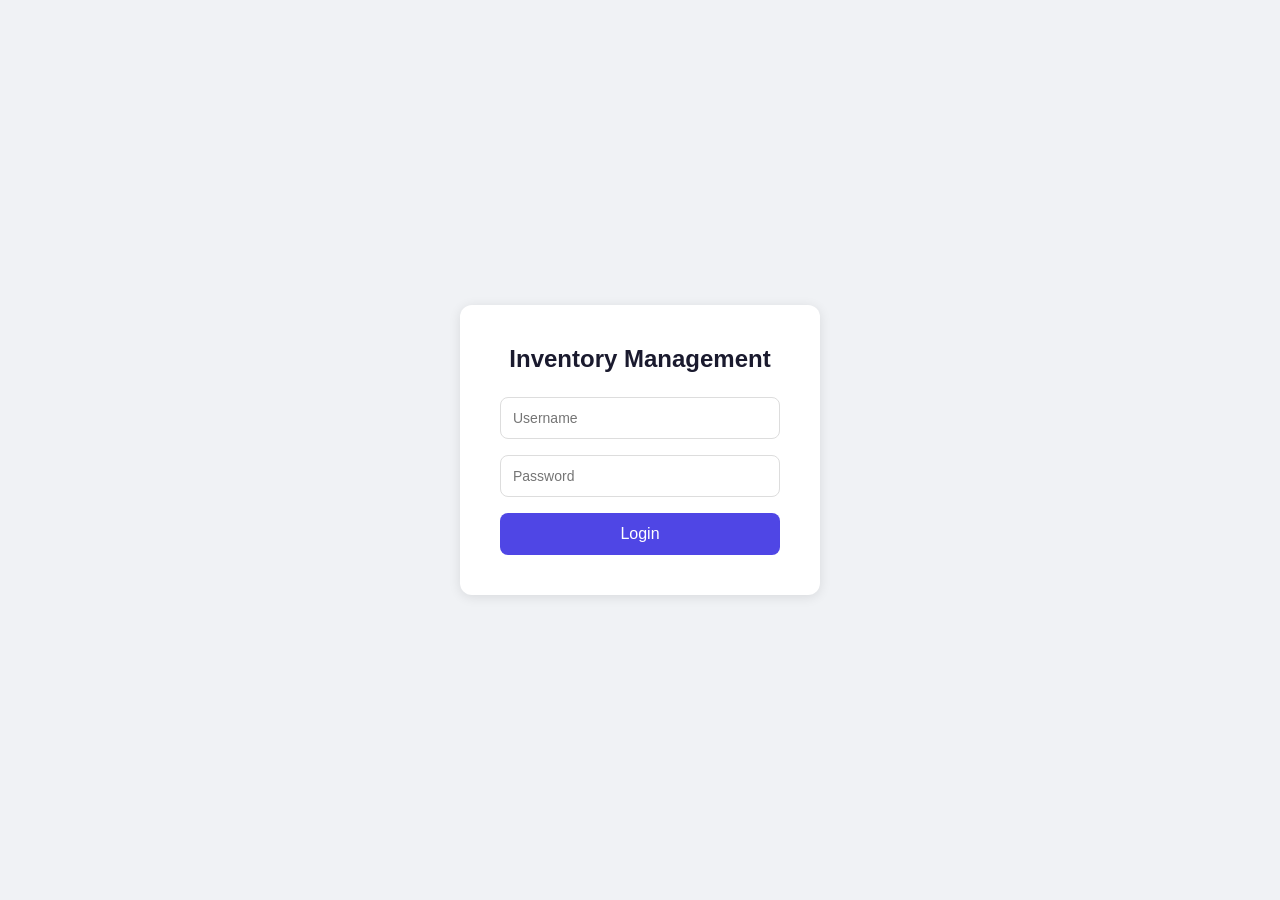
==== frontend/add-product.html @ cc3b9dff "Initial commit - IMS project complete" ====
<!DOCTYPE html>
<html lang="en">
<head>
    <meta charset="UTF-8">
    <title>IMS - Add Product</title>
    <style>
        * { margin: 0; padding: 0; box-sizing: border-box; }
        body { font-family: Arial, sans-serif; background: #f0f2f5; display: flex; justify-content: center; align-items: center; min-height: 100vh; }
        .card { background: white; padding: 40px; border-radius: 12px; box-shadow: 0 2px 12px rgba(0,0,0,0.1); width: 440px; }
        h2 { margin-bottom: 24px; color: #1a1a2e; }
        label { font-size: 13px; color: #555; margin-bottom: 4px; display: block; }
        input, textarea { width: 100%; padding: 12px; margin-bottom: 16px; border: 1px solid #ddd; border-radius: 8px; font-size: 14px; }
        textarea { height: 80px; resize: none; }
        .buttons { display: flex; gap: 12px; }
        button { flex: 1; padding: 12px; border: none; border-radius: 8px; font-size: 15px; cursor: pointer; }
        .btn-save { background: #4f46e5; color: white; }
        .btn-cancel { background: #e2e8f0; color: #333; }
    </style>
</head>
<body>
    <div class="card">
        <h2 id="title">Add Product</h2>
        <label>Name</label>
        <input type="text" id="name" placeholder="Product name" />
        <label>Description</label>
        <textarea id="description" placeholder="Description (optional)"></textarea>
        <label>Quantity</label>
        <input type="number" id="quantity" placeholder="0" />
        <label>Price ($)</label>
        <input type="number" id="price" placeholder="0.00" step="0.01" />
        <div class="buttons">
            <button class="btn-cancel" onclick="window.location.href='index.html'">Cancel</button>
            <button class="btn-save" onclick="save()">Save</button>
        </div>
    </div>

    <script>
        const token = localStorage.getItem('token');
        if (!token) window.location.href = 'login.html';

        const headers = { 'Authorization': 'Bearer ' + token, 'Content-Type': 'application/json' };
        const params = new URLSearchParams(window.location.search);
        const productId = params.get('id');

        if (productId) {
            document.getElementById('title').textContent = 'Edit Product';
            fetch(`http://127.0.0.1:8000/products/${productId}`, { headers })
                .then(r => r.json())
                .then(p => {
                    document.getElementById('name').value = p.name;
                    document.getElementById('description').value = p.description || '';
                    document.getElementById('quantity').value = p.quantity;
                    document.getElementById('price').value = p.price;
                });
        }

        async function save() {
            const body = {
                name: document.getElementById('name').value,
                description: document.getElementById('description').value,
                quantity: parseInt(document.getElementById('quantity').value),
                price: parseFloat(document.getElementById('price').value)
            };

            const url = productId
                ? `http://127.0.0.1:8000/products/${productId}`
                : 'http://127.0.0.1:8000/products';

            const method = productId ? 'PUT' : 'POST';

            const res = await fetch(url, { method, headers, body: JSON.stringify(body) });
            if (res.ok) window.location.href = 'index.html';
            else alert('Error saving product');
        }
    </script>
</body>
</html>
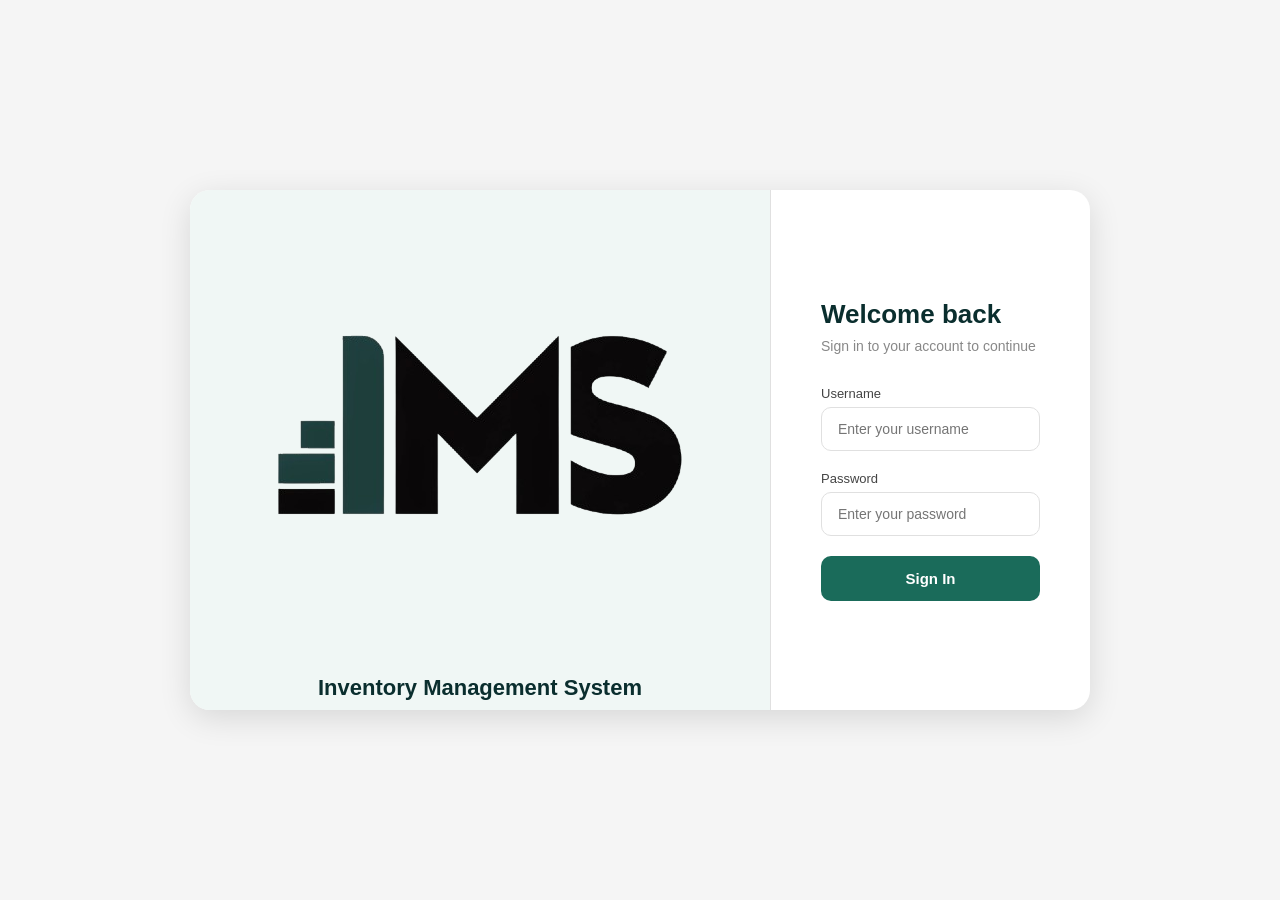
==== commit 4b902c9c: "Redesigned frontend with logo and product cards" ====
--- a/frontend/add-product.html
+++ b/frontend/add-product.html
@@ -5,21 +5,38 @@
     <title>IMS - Add Product</title>
     <style>
         * { margin: 0; padding: 0; box-sizing: border-box; }
-        body { font-family: Arial, sans-serif; background: #f0f2f5; display: flex; justify-content: center; align-items: center; min-height: 100vh; }
-        .card { background: white; padding: 40px; border-radius: 12px; box-shadow: 0 2px 12px rgba(0,0,0,0.1); width: 440px; }
-        h2 { margin-bottom: 24px; color: #1a1a2e; }
-        label { font-size: 13px; color: #555; margin-bottom: 4px; display: block; }
-        input, textarea { width: 100%; padding: 12px; margin-bottom: 16px; border: 1px solid #ddd; border-radius: 8px; font-size: 14px; }
+        body { font-family: 'Segoe UI', sans-serif; background: #f5f5f5; display: flex; justify-content: center; align-items: center; min-height: 100vh; }
+        .card { background: white; padding: 40px; border-radius: 20px; box-shadow: 0 4px 24px rgba(0,0,0,0.08); width: 480px; }
+        .header { display: flex; align-items: center; gap: 12px; margin-bottom: 28px; }
+        .header img { height: 36px; }
+        .header h2 { font-size: 20px; color: #0a2e2e; }
+        label { font-size: 13px; color: #444; margin-bottom: 6px; display: block; font-weight: 500; }
+        input, textarea { width: 100%; padding: 12px 16px; margin-bottom: 18px; border: 1.5px solid #e0e0e0; border-radius: 10px; font-size: 14px; outline: none; transition: border 0.2s; font-family: inherit; }
+        input:focus, textarea:focus { border-color: #1a6b5a; }
         textarea { height: 80px; resize: none; }
-        .buttons { display: flex; gap: 12px; }
-        button { flex: 1; padding: 12px; border: none; border-radius: 8px; font-size: 15px; cursor: pointer; }
-        .btn-save { background: #4f46e5; color: white; }
-        .btn-cancel { background: #e2e8f0; color: #333; }
+        .image-preview { width: 100%; height: 160px; border: 2px dashed #e0e0e0; border-radius: 10px; display: flex; align-items: center; justify-content: center; margin-bottom: 18px; cursor: pointer; overflow: hidden; transition: border 0.2s; }
+        .image-preview:hover { border-color: #1a6b5a; }
+        .image-preview img { width: 100%; height: 100%; object-fit: cover; }
+        .image-preview span { color: #aaa; font-size: 14px; }
+        .buttons { display: flex; gap: 12px; margin-top: 4px; }
+        button { flex: 1; padding: 13px; border: none; border-radius: 10px; font-size: 15px; cursor: pointer; font-weight: 600; transition: all 0.2s; }
+        .btn-save { background: #1a6b5a; color: white; }
+        .btn-save:hover { background: #0a2e2e; }
+        .btn-cancel { background: #f5f5f5; color: #333; }
+        .btn-cancel:hover { background: #e0e0e0; }
     </style>
 </head>
 <body>
     <div class="card">
-        <h2 id="title">Add Product</h2>
+        <div class="header">
+            <img src="logo.png" alt="IMS">
+            <h2 id="title">Add Product</h2>
+        </div>
+        <label>Product Photo</label>
+        <div class="image-preview" id="preview" onclick="document.getElementById('imgInput').click()">
+            <span>Click to upload photo</span>
+        </div>
+        <input type="file" id="imgInput" accept="image/*" style="display:none" onchange="previewImage(event)">
         <label>Name</label>
         <input type="text" id="name" placeholder="Product name" />
         <label>Description</label>
@@ -30,17 +47,16 @@
         <input type="number" id="price" placeholder="0.00" step="0.01" />
         <div class="buttons">
             <button class="btn-cancel" onclick="window.location.href='index.html'">Cancel</button>
-            <button class="btn-save" onclick="save()">Save</button>
+            <button class="btn-save" onclick="save()">Save Product</button>
         </div>
     </div>
-
     <script>
         const token = localStorage.getItem('token');
         if (!token) window.location.href = 'login.html';
-
         const headers = { 'Authorization': 'Bearer ' + token, 'Content-Type': 'application/json' };
         const params = new URLSearchParams(window.location.search);
         const productId = params.get('id');
+        let uploadedImageUrl = null;
 
         if (productId) {
             document.getElementById('title').textContent = 'Edit Product';
@@ -51,23 +67,48 @@
                     document.getElementById('description').value = p.description || '';
                     document.getElementById('quantity').value = p.quantity;
                     document.getElementById('price').value = p.price;
+                    if (p.image) {
+                        uploadedImageUrl = p.image;
+                        document.getElementById('preview').innerHTML = `<img src="http://127.0.0.1:8000${p.image}">`;
+                    }
                 });
         }
 
+        function previewImage(event) {
+            const file = event.target.files[0];
+            if (!file) return;
+            const reader = new FileReader();
+            reader.onload = e => {
+                document.getElementById('preview').innerHTML = `<img src="${e.target.result}">`;
+            };
+            reader.readAsDataURL(file);
+        }
+
+        async function uploadImage() {
+            const file = document.getElementById('imgInput').files[0];
+            if (!file) return null;
+            const formData = new FormData();
+            formData.append('file', file);
+            const res = await fetch('http://127.0.0.1:8000/products/upload-image', {
+                method: 'POST',
+                headers: { 'Authorization': 'Bearer ' + token },
+                body: formData
+            });
+            const data = await res.json();
+            return data.image_url;
+        }
+
         async function save() {
+            const imageUrl = await uploadImage() || uploadedImageUrl;
             const body = {
                 name: document.getElementById('name').value,
                 description: document.getElementById('description').value,
                 quantity: parseInt(document.getElementById('quantity').value),
-                price: parseFloat(document.getElementById('price').value)
+                price: parseFloat(document.getElementById('price').value),
+                image: imageUrl
             };
-
-            const url = productId
-                ? `http://127.0.0.1:8000/products/${productId}`
-                : 'http://127.0.0.1:8000/products';
-
+            const url = productId ? `http://127.0.0.1:8000/products/${productId}` : 'http://127.0.0.1:8000/products';
             const method = productId ? 'PUT' : 'POST';
-
             const res = await fetch(url, { method, headers, body: JSON.stringify(body) });
             if (res.ok) window.location.href = 'index.html';
             else alert('Error saving product');
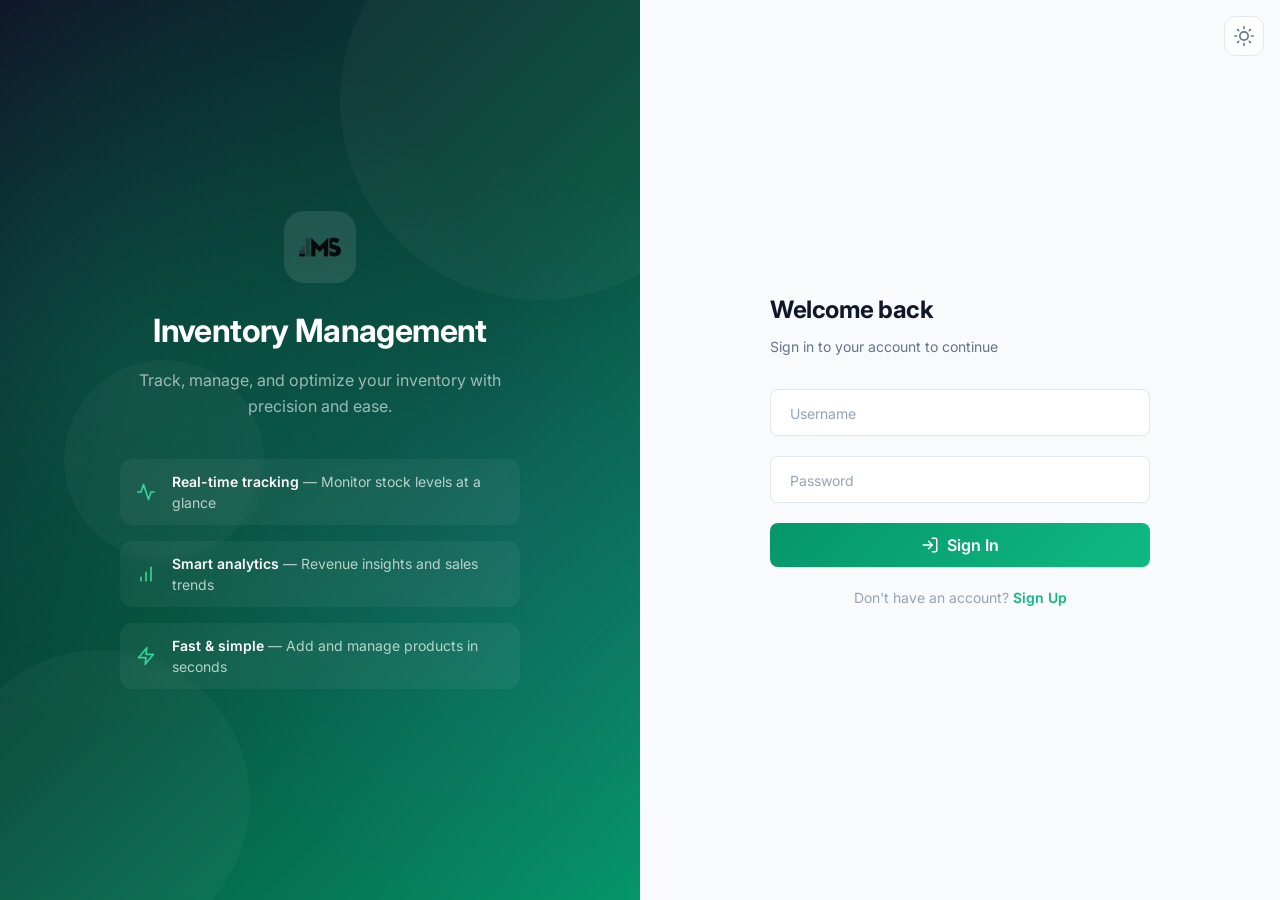
==== commit 3c356f80: "feat: premium SaaS redesign with glassmorphism, animated stats, isometric icons, and SQLite migratio" ====
--- a/frontend/add-product.html
+++ b/frontend/add-product.html
@@ -1,118 +1,351 @@
 <!DOCTYPE html>
 <html lang="en">
 <head>
-    <meta charset="UTF-8">
-    <title>IMS - Add Product</title>
-    <style>
-        * { margin: 0; padding: 0; box-sizing: border-box; }
-        body { font-family: 'Segoe UI', sans-serif; background: #f5f5f5; display: flex; justify-content: center; align-items: center; min-height: 100vh; }
-        .card { background: white; padding: 40px; border-radius: 20px; box-shadow: 0 4px 24px rgba(0,0,0,0.08); width: 480px; }
-        .header { display: flex; align-items: center; gap: 12px; margin-bottom: 28px; }
-        .header img { height: 36px; }
-        .header h2 { font-size: 20px; color: #0a2e2e; }
-        label { font-size: 13px; color: #444; margin-bottom: 6px; display: block; font-weight: 500; }
-        input, textarea { width: 100%; padding: 12px 16px; margin-bottom: 18px; border: 1.5px solid #e0e0e0; border-radius: 10px; font-size: 14px; outline: none; transition: border 0.2s; font-family: inherit; }
-        input:focus, textarea:focus { border-color: #1a6b5a; }
-        textarea { height: 80px; resize: none; }
-        .image-preview { width: 100%; height: 160px; border: 2px dashed #e0e0e0; border-radius: 10px; display: flex; align-items: center; justify-content: center; margin-bottom: 18px; cursor: pointer; overflow: hidden; transition: border 0.2s; }
-        .image-preview:hover { border-color: #1a6b5a; }
-        .image-preview img { width: 100%; height: 100%; object-fit: cover; }
-        .image-preview span { color: #aaa; font-size: 14px; }
-        .buttons { display: flex; gap: 12px; margin-top: 4px; }
-        button { flex: 1; padding: 13px; border: none; border-radius: 10px; font-size: 15px; cursor: pointer; font-weight: 600; transition: all 0.2s; }
-        .btn-save { background: #1a6b5a; color: white; }
-        .btn-save:hover { background: #0a2e2e; }
-        .btn-cancel { background: #f5f5f5; color: #333; }
-        .btn-cancel:hover { background: #e0e0e0; }
-    </style>
+  <meta charset="UTF-8" />
+  <meta name="viewport" content="width=device-width, initial-scale=1.0" />
+  <title>IMS — Add Product</title>
+  <link rel="stylesheet" href="css/style.css" />
+  <style>
+    .form-page { max-width: 900px; margin: 0 auto; }
+    .form-card { background: var(--bg-card); border: 1px solid var(--border); border-radius: var(--radius-3xl); box-shadow: var(--shadow-card); overflow: hidden; }
+    .form-card-header { padding: var(--space-6) var(--space-8); border-bottom: 1px solid var(--border); display: flex; align-items: center; gap: var(--space-4); }
+    .form-card-header-icon { width: 44px; height: 44px; border-radius: var(--radius-lg); background: var(--primary-50); color: var(--primary-600); display: flex; align-items: center; justify-content: center; flex-shrink: 0; }
+    .dark .form-card-header-icon { background: rgba(16,185,129,0.15); }
+    .form-card-header h2 { font-size: var(--text-xl); font-weight: 700; color: var(--text-primary); letter-spacing: -0.02em; }
+    .form-card-header p { font-size: var(--text-sm); color: var(--text-secondary); margin-top: var(--space-1); }
+    .form-card-body { padding: var(--space-8); }
+    .form-layout { display: grid; grid-template-columns: 1fr 1fr; gap: var(--space-8); align-items: start; }
+    .form-section { margin-bottom: var(--space-6); }
+    .form-section:last-child { margin-bottom: 0; }
+    .form-section-title { font-size: var(--text-xs); font-weight: 600; color: var(--text-tertiary); text-transform: uppercase; letter-spacing: 0.05em; margin-bottom: var(--space-4); padding-bottom: var(--space-2); border-bottom: 1px solid var(--border-light); }
+    .form-row { display: grid; grid-template-columns: 1fr 1fr; gap: var(--space-4); }
+
+    .upload-zone {
+      position: relative; border: 2px dashed var(--border); border-radius: var(--radius-xl);
+      padding: var(--space-8); text-align: center; cursor: pointer;
+      transition: all var(--transition-base); background: var(--gray-50);
+    }
+    .dark .upload-zone { background: rgba(30,41,59,0.5); }
+    .upload-zone:hover { border-color: var(--primary-400); background: var(--primary-50); }
+    .dark .upload-zone:hover { background: rgba(16,185,129,0.05); }
+    .upload-zone.dragover { border-color: var(--primary-500); background: var(--primary-50); transform: scale(1.01); }
+    .upload-zone .icon { width: 40px; height: 40px; color: var(--primary-400); margin-bottom: var(--space-3); }
+    .upload-zone-text { font-size: var(--text-sm); font-weight: 600; color: var(--text-primary); margin-bottom: var(--space-1); }
+    .upload-zone-hint { font-size: var(--text-xs); color: var(--text-tertiary); }
+
+    .upload-preview { display: none; position: relative; border-radius: var(--radius-lg); overflow: hidden; }
+    .upload-preview img { width: 100%; height: 240px; object-fit: cover; border-radius: var(--radius-lg); }
+    .upload-preview-remove {
+      position: absolute; top: var(--space-2); right: var(--space-2);
+      width: 32px; height: 32px; border-radius: var(--radius-full);
+      background: rgba(0,0,0,0.6); color: white; border: none;
+      cursor: pointer; display: flex; align-items: center; justify-content: center;
+      transition: all var(--transition-fast); backdrop-filter: blur(4px);
+    }
+    .upload-preview-remove:hover { background: rgba(239,68,68,0.8); transform: scale(1.1); }
+
+    .live-preview { position: sticky; top: calc(64px + var(--space-6)); }
+    .preview-card { background: var(--bg-glass); backdrop-filter: var(--backdrop); border: 1px solid var(--border); border-radius: var(--radius-2xl); overflow: hidden; box-shadow: var(--shadow-card); transition: all var(--transition-base); }
+    .preview-card:hover { box-shadow: var(--shadow-card-hover), 0 0 30px rgba(16,185,129,0.05); }
+    .preview-card-image { width: 100%; height: 200px; background: linear-gradient(135deg, var(--primary-50), var(--gray-100)); display: flex; align-items: center; justify-content: center; color: var(--primary-300); transition: all var(--transition-base); position: relative; overflow: hidden; }
+    .dark .preview-card-image { background: linear-gradient(135deg, rgba(16,185,129,0.1), var(--gray-800)); }
+    .preview-card-image::after { content: ""; position: absolute; inset: 0; background: radial-gradient(circle at 30% 40%, rgba(16,185,129,0.08), transparent 60%); pointer-events: none; }
+    .preview-card-image img { width: 100%; height: 100%; object-fit: cover; transition: transform 0.5s cubic-bezier(0.34, 1.56, 0.64, 1); }
+    .preview-card-image:hover img { transform: scale(1.05); }
+    .preview-card-image .icon { transition: all var(--transition-base); filter: drop-shadow(0 0 8px rgba(16,185,129,0.15)); }
+    .preview-card-image:hover .icon { transform: scale(1.12) translateY(-2px); filter: drop-shadow(0 0 16px rgba(16,185,129,0.3)); }
+    .preview-card-body { padding: var(--space-5); position: relative; }
+    .preview-card-body::before { content: ""; position: absolute; top: 0; left: var(--space-5); right: var(--space-5); height: 1px; background: linear-gradient(90deg, transparent, var(--border), transparent); }
+    .preview-card-name { font-size: var(--text-lg); font-weight: 600; color: var(--text-primary); margin-bottom: var(--space-1); min-height: 1.5em; }
+    .preview-card-name.empty { color: var(--text-tertiary); font-weight: 400; font-style: italic; }
+    .preview-card-desc { font-size: var(--text-sm); color: var(--text-secondary); margin-bottom: var(--space-4); min-height: 1.5em; }
+    .preview-card-desc.empty { color: var(--text-tertiary); }
+    .preview-card-meta { display: flex; align-items: center; justify-content: space-between; padding-top: var(--space-4); }
+    .preview-card-price { font-size: var(--text-xl); font-weight: 700; color: var(--primary-600); letter-spacing: -0.02em; }
+    .preview-card-stock { font-size: var(--text-sm); color: var(--text-secondary); font-weight: 500; display: inline-flex; align-items: center; gap: var(--space-1); }
+    .preview-card-stock::before { content: ""; width: 6px; height: 6px; border-radius: 50%; background: var(--success); display: inline-block; animation: pulse 2s ease-in-out infinite; }
+    .preview-label { font-size: var(--text-xs); font-weight: 600; color: var(--text-tertiary); text-transform: uppercase; letter-spacing: 0.05em; margin-bottom: var(--space-3); display: flex; align-items: center; gap: var(--space-2); }
+    .preview-label::after { content: ""; flex: 1; height: 1px; background: linear-gradient(90deg, var(--border), transparent); }
+
+    .form-footer { display: flex; justify-content: flex-end; gap: var(--space-3); padding: var(--space-6) var(--space-8); border-top: 1px solid var(--border); background: var(--gray-50); }
+    .dark .form-footer { background: rgba(30,41,59,0.5); }
+
+    @media (max-width: 768px) {
+      .form-layout { grid-template-columns: 1fr; }
+      .form-row { grid-template-columns: 1fr; }
+      .form-card-body { padding: var(--space-5); }
+      .form-card-header { padding: var(--space-5); }
+      .form-footer { padding: var(--space-4) var(--space-5); flex-direction: column; }
+      .form-footer .btn { width: 100%; }
+      .live-preview { position: static; }
+    }
+  </style>
 </head>
 <body>
-    <div class="card">
-        <div class="header">
-            <img src="logo.png" alt="IMS">
-            <h2 id="title">Add Product</h2>
+  <nav class="navbar">
+    <div class="navbar-inner">
+      <a href="index.html" class="navbar-brand">
+        <img src="logo.png" alt="IMS" />
+      </a>
+      <div class="navbar-links">
+        <a href="index.html" class="navbar-link">
+          <svg class="icon icon-sm" viewBox="0 0 24 24"><path d="M12 3l7 4-7 4-7-4 7-4z"/><path d="M19 7v8l-7 4v-8l7-4z"/><path d="M5 7v8l7 4v-8l-7-4z"/></svg>
+          Products
+        </a>
+        <a href="add-product.html" class="navbar-link active">
+          <svg class="icon icon-sm" viewBox="0 0 24 24"><line x1="12" y1="5" x2="12" y2="19"/><line x1="5" y1="12" x2="19" y2="12"/></svg>
+          Add Product
+        </a>
+        <a href="statistics.html" class="navbar-link">
+          <svg class="icon icon-sm" viewBox="0 0 24 24"><line x1="12" y1="20" x2="12" y2="10"/><line x1="18" y1="20" x2="18" y2="4"/><line x1="6" y1="20" x2="6" y2="16"/></svg>
+          Statistics
+        </a>
+      </div>
+      <div class="navbar-right">
+        <button class="theme-toggle" onclick="toggleTheme(); this.innerHTML = getThemeIcon()" title="Toggle theme">
+          <svg class="icon" viewBox="0 0 24 24"><circle cx="12" cy="12" r="5"/><line x1="12" y1="1" x2="12" y2="3"/><line x1="12" y1="21" x2="12" y2="23"/></svg>
+        </button>
+        <span class="navbar-user">
+          <svg class="icon icon-sm" viewBox="0 0 24 24"><path d="M20 21v-2a4 4 0 0 0-4-4H8a4 4 0 0 0-4 4v2"/><circle cx="12" cy="7" r="4"/></svg>
+          <span id="welcome">Loading...</span>
+        </span>
+        <button class="btn btn-ghost btn-sm" onclick="logout()">
+          <svg class="icon icon-sm" viewBox="0 0 24 24"><path d="M9 21H5a2 2 0 0 1-2-2V5a2 2 0 0 1 2-2h4"/><polyline points="16 17 21 12 16 7"/><line x1="21" y1="12" x2="9" y2="12"/></svg>
+          Sign out
+        </button>
+      </div>
+    </div>
+  </nav>
+
+  <div id="toast-container" class="toast-container"></div>
+
+  <div class="container page">
+    <div class="form-page">
+      <div class="form-card">
+        <div class="form-card-header">
+          <div class="form-card-header-icon" id="formIcon">
+            <svg class="icon icon-lg" viewBox="0 0 24 24"><line x1="12" y1="5" x2="12" y2="19"/><line x1="5" y1="12" x2="19" y2="12"/></svg>
+          </div>
+          <div>
+            <h2 id="formTitle">Add Product</h2>
+            <p id="formSubtitle">Fill in the details below to add a new product to your inventory</p>
+          </div>
         </div>
-        <label>Product Photo</label>
-        <div class="image-preview" id="preview" onclick="document.getElementById('imgInput').click()">
-            <span>Click to upload photo</span>
+
+        <div class="form-card-body">
+          <div class="form-layout">
+            <div>
+              <div class="form-section">
+                <div class="form-section-title">Product Photo</div>
+                <input type="file" id="fileInput" accept="image/*" style="display:none" onchange="handleFileSelect(event)" />
+                <div class="upload-zone" id="uploadZone" onclick="document.getElementById('fileInput').click()">
+                  <svg class="icon" viewBox="0 0 24 24"><path d="M21 15v4a2 2 0 0 1-2 2H5a2 2 0 0 1-2-2v-4"/><polyline points="17 8 12 3 7 8"/><line x1="12" y1="3" x2="12" y2="15"/></svg>
+                  <div class="upload-zone-text">Click to upload an image</div>
+                  <div class="upload-zone-hint">or drag and drop — PNG, JPG up to 5MB</div>
+                </div>
+                <div class="upload-preview" id="uploadPreview">
+                  <img id="previewImage" src="" alt="Preview" />
+                  <button class="upload-preview-remove" onclick="removeImage(event)">
+                    <svg class="icon" viewBox="0 0 24 24"><line x1="18" y1="6" x2="6" y2="18"/><line x1="6" y1="6" x2="18" y2="18"/></svg>
+                  </button>
+                </div>
+              </div>
+
+              <div class="form-section">
+                <div class="form-section-title">Basic Information</div>
+                <div class="input-group">
+                  <label class="input-label" for="name">Product Name</label>
+                  <input class="input" type="text" id="name" placeholder="e.g. Wireless Headphones" oninput="updatePreview()" />
+                </div>
+                <div class="input-group">
+                  <label class="input-label" for="description">Description</label>
+                  <textarea class="input textarea" id="description" placeholder="Brief description of the product (optional)" oninput="updatePreview()"></textarea>
+                </div>
+              </div>
+
+              <div class="form-section">
+                <div class="form-section-title">Pricing & Stock</div>
+                <div class="form-row">
+                  <div class="input-group">
+                    <label class="input-label" for="price">Price ($)</label>
+                    <input class="input" type="number" id="price" placeholder="0.00" step="0.01" min="0" oninput="updatePreview()" />
+                  </div>
+                  <div class="input-group">
+                    <label class="input-label" for="quantity">Quantity</label>
+                    <input class="input" type="number" id="quantity" placeholder="0" min="0" oninput="updatePreview()" />
+                  </div>
+                </div>
+              </div>
+            </div>
+
+            <div class="live-preview">
+              <div class="preview-label">Live Preview</div>
+              <div class="preview-card">
+                <div class="preview-card-image" id="previewCardImage">
+                  <svg class="icon" viewBox="0 0 24 24" style="width:52px;height:52px"><path d="M12 3l7 4-7 4-7-4 7-4z"/><path d="M19 7v8l-7 4v-8l7-4z"/><path d="M5 7v8l7 4v-8l-7-4z"/></svg>
+                </div>
+                <div class="preview-card-body">
+                  <div class="preview-card-name empty" id="previewCardName">Product name</div>
+                  <div class="preview-card-desc empty" id="previewCardDesc">Description will appear here</div>
+                  <div class="preview-card-meta">
+                    <span class="preview-card-price" id="previewCardPrice">$0.00</span>
+                    <span class="preview-card-stock" id="previewCardStock">0 in stock</span>
+                  </div>
+                </div>
+              </div>
+            </div>
+          </div>
         </div>
-        <input type="file" id="imgInput" accept="image/*" style="display:none" onchange="previewImage(event)">
-        <label>Name</label>
-        <input type="text" id="name" placeholder="Product name" />
-        <label>Description</label>
-        <textarea id="description" placeholder="Description (optional)"></textarea>
-        <label>Quantity</label>
-        <input type="number" id="quantity" placeholder="0" />
-        <label>Price ($)</label>
-        <input type="number" id="price" placeholder="0.00" step="0.01" />
-        <div class="buttons">
-            <button class="btn-cancel" onclick="window.location.href='index.html'">Cancel</button>
-            <button class="btn-save" onclick="save()">Save Product</button>
+
+        <div class="form-footer">
+          <button class="btn btn-secondary" onclick="window.location.href='index.html'">Cancel</button>
+          <button class="btn btn-primary btn-lg" id="saveBtn" onclick="handleSave()">
+            <svg class="icon" viewBox="0 0 24 24"><path d="M19 21H5a2 2 0 0 1-2-2V5a2 2 0 0 1 2-2h11l5 5v11a2 2 0 0 1-2 2z"/><polyline points="17 21 17 13 7 13 7 21"/><polyline points="7 3 7 8 15 8"/></svg>
+            Save Product
+          </button>
         </div>
+      </div>
     </div>
-    <script>
-        const token = localStorage.getItem('token');
-        if (!token) window.location.href = 'login.html';
-        const headers = { 'Authorization': 'Bearer ' + token, 'Content-Type': 'application/json' };
-        const params = new URLSearchParams(window.location.search);
-        const productId = params.get('id');
-        let uploadedImageUrl = null;
-
-        if (productId) {
-            document.getElementById('title').textContent = 'Edit Product';
-            fetch(`http://127.0.0.1:8000/products/${productId}`, { headers })
-                .then(r => r.json())
-                .then(p => {
-                    document.getElementById('name').value = p.name;
-                    document.getElementById('description').value = p.description || '';
-                    document.getElementById('quantity').value = p.quantity;
-                    document.getElementById('price').value = p.price;
-                    if (p.image) {
-                        uploadedImageUrl = p.image;
-                        document.getElementById('preview').innerHTML = `<img src="http://127.0.0.1:8000${p.image}">`;
-                    }
-                });
+  </div>
+
+  <script src="js/app.js"></script>
+  <script>
+    requireAuth();
+    initTheme();
+    document.querySelector(".theme-toggle").innerHTML = getThemeIcon();
+    document.getElementById("welcome").textContent = getWelcomeName();
+
+    const params = new URLSearchParams(window.location.search);
+    const productId = params.get("id");
+    let uploadedImageUrl = null;
+    let newFileSelected = false;
+
+    if (productId) {
+      document.getElementById("formTitle").textContent = "Edit Product";
+      document.getElementById("formSubtitle").textContent = "Update the product details below";
+      document.getElementById("formIcon").innerHTML = '<svg class="icon icon-lg" viewBox="0 0 24 24"><path d="M11 4H4a2 2 0 0 0-2 2v14a2 2 0 0 0 2 2h14a2 2 0 0 0 2-2v-7"/><path d="M18.5 2.5a2.121 2.121 0 0 1 3 3L12 15l-4 1 1-4 9.5-9.5z"/></svg>';
+      document.getElementById("saveBtn").innerHTML = '<svg class="icon" viewBox="0 0 24 24"><path d="M19 21H5a2 2 0 0 1-2-2V5a2 2 0 0 1 2-2h11l5 5v11a2 2 0 0 1-2 2z"/><polyline points="17 21 17 13 7 13 7 21"/><polyline points="7 3 7 8 15 8"/></svg> Update Product';
+      loadProduct(productId);
+    }
+
+    async function loadProduct(id) {
+      try {
+        const res = await fetch(API + "/products/" + id, { headers: authHeaders() });
+        const p = await res.json();
+        document.getElementById("name").value = p.name;
+        document.getElementById("description").value = p.description || "";
+        document.getElementById("quantity").value = p.quantity;
+        document.getElementById("price").value = p.price;
+        if (p.image) { uploadedImageUrl = p.image; showUploadedPreview(API + p.image); }
+        updatePreview();
+      } catch { showToast("Failed to load product", "error"); }
+    }
+
+    const uploadZone = document.getElementById("uploadZone");
+    uploadZone.addEventListener("dragover", (e) => { e.preventDefault(); uploadZone.classList.add("dragover"); });
+    uploadZone.addEventListener("dragleave", () => { uploadZone.classList.remove("dragover"); });
+    uploadZone.addEventListener("drop", (e) => {
+      e.preventDefault(); uploadZone.classList.remove("dragover");
+      const files = e.dataTransfer.files;
+      if (files.length > 0) {
+        const file = files[0];
+        file.type.startsWith("image/") ? handleFile(file) : showToast("Please select an image file", "error");
+      }
+    });
+
+    function handleFileSelect(e) { const file = e.target.files[0]; if (file) handleFile(file); }
+
+    function handleFile(file) {
+      if (file.size > 5 * 1024 * 1024) { showToast("Image must be less than 5MB", "error"); return; }
+      newFileSelected = true;
+      const reader = new FileReader();
+      reader.onload = (e) => { showUploadedPreview(e.target.result); updatePreview(); };
+      reader.readAsDataURL(file);
+    }
+
+    function showUploadedPreview(src) {
+      document.getElementById("uploadPreview").style.display = "block";
+      document.getElementById("uploadZone").style.display = "none";
+      document.getElementById("previewImage").src = src;
+      const cardImage = document.getElementById("previewCardImage");
+      cardImage.innerHTML = '<img src="' + src + '" alt="Preview" />';
+    }
+
+    function removeImage(e) {
+      e.stopPropagation();
+      document.getElementById("uploadPreview").style.display = "none";
+      document.getElementById("uploadZone").style.display = "block";
+      document.getElementById("fileInput").value = "";
+      newFileSelected = false;
+      uploadedImageUrl = null;
+      document.getElementById("previewCardImage").innerHTML = '<svg class="icon" viewBox="0 0 24 24" style="width:52px;height:52px"><path d="M12 3l7 4-7 4-7-4 7-4z"/><path d="M19 7v8l-7 4v-8l7-4z"/><path d="M5 7v8l7 4v-8l-7-4z"/></svg>';
+      updatePreview();
+    }
+
+    function updatePreview() {
+      const name = document.getElementById("name").value.trim();
+      const desc = document.getElementById("description").value.trim();
+      const price = document.getElementById("price").value;
+      const qty = document.getElementById("quantity").value;
+
+      const nameEl = document.getElementById("previewCardName");
+      const descEl = document.getElementById("previewCardDesc");
+      const priceEl = document.getElementById("previewCardPrice");
+      const stockEl = document.getElementById("previewCardStock");
+
+      if (name) { nameEl.textContent = name; nameEl.classList.remove("empty"); }
+      else { nameEl.textContent = "Product name"; nameEl.classList.add("empty"); }
+
+      if (desc) { descEl.textContent = desc; descEl.classList.remove("empty"); }
+      else { descEl.textContent = "Description will appear here"; descEl.classList.add("empty"); }
+
+      priceEl.textContent = price && parseFloat(price) > 0 ? "$" + parseFloat(price).toFixed(2) : "$0.00";
+      stockEl.textContent = (qty ? parseInt(qty) : 0) + " in stock";
+    }
+
+    async function handleSave() {
+      const name = document.getElementById("name").value.trim();
+      const description = document.getElementById("description").value.trim();
+      const quantity = parseInt(document.getElementById("quantity").value) || 0;
+      const price = parseFloat(document.getElementById("price").value) || 0;
+      const btn = document.getElementById("saveBtn");
+
+      if (!name) { showToast("Please enter a product name", "error"); document.getElementById("name").focus(); return; }
+      if (price <= 0) { showToast("Please enter a valid price", "error"); document.getElementById("price").focus(); return; }
+
+      btn.disabled = true;
+      btn.textContent = productId ? "Updating..." : "Saving...";
+      var redirected = false;
+
+      try {
+        if (newFileSelected && document.getElementById("fileInput").files.length > 0) {
+          const formData = new FormData();
+          formData.append("file", document.getElementById("fileInput").files[0]);
+          const uploadRes = await fetch(API + "/products/upload-image", {
+            method: "POST", headers: { Authorization: "Bearer " + getToken() }, body: formData,
+          });
+          uploadedImageUrl = (await uploadRes.json()).image_url;
         }
 
-        function previewImage(event) {
-            const file = event.target.files[0];
-            if (!file) return;
-            const reader = new FileReader();
-            reader.onload = e => {
-                document.getElementById('preview').innerHTML = `<img src="${e.target.result}">`;
-            };
-            reader.readAsDataURL(file);
+        const body = { name, description: description || null, quantity, price, image: uploadedImageUrl };
+        const url = productId ? API + "/products/" + productId : API + "/products";
+        const method = productId ? "PUT" : "POST";
+        const res = await fetch(url, { method, headers: authHeaders(), body: JSON.stringify(body) });
+
+        if (res.ok) {
+          redirected = true;
+          btn.textContent = "Redirecting...";
+          await new Promise(r => setTimeout(r, 300));
+          window.location.href = "index.html";
+        } else {
+          const err = await res.json().catch(() => ({}));
+          showToast(err.detail || "Error saving product", "error");
         }
-
-        async function uploadImage() {
-            const file = document.getElementById('imgInput').files[0];
-            if (!file) return null;
-            const formData = new FormData();
-            formData.append('file', file);
-            const res = await fetch('http://127.0.0.1:8000/products/upload-image', {
-                method: 'POST',
-                headers: { 'Authorization': 'Bearer ' + token },
-                body: formData
-            });
-            const data = await res.json();
-            return data.image_url;
-        }
-
-        async function save() {
-            const imageUrl = await uploadImage() || uploadedImageUrl;
-            const body = {
-                name: document.getElementById('name').value,
-                description: document.getElementById('description').value,
-                quantity: parseInt(document.getElementById('quantity').value),
-                price: parseFloat(document.getElementById('price').value),
-                image: imageUrl
-            };
-            const url = productId ? `http://127.0.0.1:8000/products/${productId}` : 'http://127.0.0.1:8000/products';
-            const method = productId ? 'PUT' : 'POST';
-            const res = await fetch(url, { method, headers, body: JSON.stringify(body) });
-            if (res.ok) window.location.href = 'index.html';
-            else alert('Error saving product');
-        }
-    </script>
+      } catch { showToast("Connection error. Is the server running?", "error"); }
+      finally { if (!redirected) { btn.disabled = false; btn.textContent = productId ? "Update Product" : "Save Product"; } }
+    }
+
+    document.addEventListener("keydown", (e) => { if ((e.ctrlKey || e.metaKey) && e.key === "Enter") { e.preventDefault(); handleSave(); } });
+  </script>
 </body>
-</html>+</html>
--- a/frontend/css/style.css
+++ b/frontend/css/style.css
@@ -0,0 +1,1087 @@
+/* ============================================================
+   IMS Design System v2 — Premium SaaS Inventory
+   ============================================================ */
+
+@import url("https://fonts.googleapis.com/css2?family=Inter:wght@300;400;500;600;700;800&display=swap");
+
+/* ---------- Design Tokens ---------- */
+:root {
+  /* Brand */
+  --primary-900: #064e3b;
+  --primary-800: #065f46;
+  --primary-700: #047857;
+  --primary-600: #059669;
+  --primary-500: #10b981;
+  --primary-400: #34d399;
+  --primary-300: #6ee7b7;
+  --primary-200: #a7f3d0;
+  --primary-100: #d1fae5;
+  --primary-50: #ecfdf5;
+
+  /* Accent */
+  --accent-600: #4f46e5;
+  --accent-500: #6366f1;
+  --accent-400: #818cf8;
+  --accent-50: #eef2ff;
+
+  /* Neutrals */
+  --gray-900: #0f172a;
+  --gray-800: #1e293b;
+  --gray-700: #334155;
+  --gray-600: #475569;
+  --gray-500: #64748b;
+  --gray-400: #94a3b8;
+  --gray-300: #cbd5e1;
+  --gray-200: #e2e8f0;
+  --gray-100: #f1f5f9;
+  --gray-50: #f8fafc;
+
+  /* Light theme */
+  --bg: #f8fafc;
+  --bg-card: #ffffff;
+  --bg-elevated: #ffffff;
+  --bg-glass: rgba(255, 255, 255, 0.7);
+  --text-primary: #0f172a;
+  --text-secondary: #64748b;
+  --text-tertiary: #94a3b8;
+  --text-inverse: #ffffff;
+  --border: #e2e8f0;
+  --border-light: #f1f5f9;
+  --border-focus: #10b981;
+  --shadow-card: 0 1px 3px rgba(15, 23, 42, 0.04), 0 1px 2px rgba(15, 23, 42, 0.03);
+  --shadow-card-hover: 0 10px 25px -5px rgba(15, 23, 42, 0.08), 0 4px 8px -2px rgba(15, 23, 42, 0.04);
+  --shadow-glass: 0 8px 32px rgba(15, 23, 42, 0.08);
+  --shadow-lg: 0 10px 15px -3px rgba(15, 23, 42, 0.08), 0 4px 6px -2px rgba(15, 23, 42, 0.04);
+  --shadow-xl: 0 20px 25px -5px rgba(15, 23, 42, 0.10), 0 10px 10px -5px rgba(15, 23, 42, 0.04);
+  --shadow-focus: 0 0 0 3px rgba(16, 185, 129, 0.15);
+  --gradient-hero: linear-gradient(135deg, #0f172a 0%, #064e3b 50%, #059669 100%);
+  --gradient-accent: linear-gradient(135deg, #059669, #10b981);
+  --gradient-glass: linear-gradient(135deg, rgba(255,255,255,0.12), rgba(255,255,255,0.05));
+  --backdrop: blur(16px);
+}
+
+/* Dark theme */
+.dark {
+  --bg: #0f172a;
+  --bg-card: #1e293b;
+  --bg-elevated: #1e293b;
+  --bg-glass: rgba(30, 41, 59, 0.7);
+  --text-primary: #f1f5f9;
+  --text-secondary: #94a3b8;
+  --text-tertiary: #64748b;
+  --text-inverse: #0f172a;
+  --border: #334155;
+  --border-light: #1e293b;
+  --border-focus: #34d399;
+  --shadow-card: 0 1px 3px rgba(0, 0, 0, 0.2), 0 1px 2px rgba(0, 0, 0, 0.15);
+  --shadow-card-hover: 0 10px 25px -5px rgba(0, 0, 0, 0.3), 0 4px 8px -2px rgba(0, 0, 0, 0.2);
+  --shadow-glass: 0 8px 32px rgba(0, 0, 0, 0.3);
+  --shadow-lg: 0 10px 15px -3px rgba(0, 0, 0, 0.3), 0 4px 6px -2px rgba(0, 0, 0, 0.2);
+  --shadow-xl: 0 20px 25px -5px rgba(0, 0, 0, 0.4), 0 10px 10px -5px rgba(0, 0, 0, 0.2);
+  --shadow-focus: 0 0 0 3px rgba(52, 211, 153, 0.2);
+  --gradient-hero: linear-gradient(135deg, #020617 0%, #064e3b 50%, #047857 100%);
+}
+
+/* Status */
+:root {
+  --success: #10b981;
+  --success-bg: #ecfdf5;
+  --success-bg-dark: #064e3b;
+  --warning: #f59e0b;
+  --warning-bg: #fffbeb;
+  --warning-bg-dark: #78350f;
+  --danger: #ef4444;
+  --danger-bg: #fef2f2;
+  --danger-bg-dark: #7f1d1d;
+  --info: #3b82f6;
+  --info-bg: #eff6ff;
+}
+
+.dark {
+  --success-bg: var(--success-bg-dark);
+  --warning-bg: var(--warning-bg-dark);
+  --danger-bg: var(--danger-bg-dark);
+}
+
+/* Shared */
+:root {
+  --radius-sm: 6px;
+  --radius-md: 8px;
+  --radius-lg: 12px;
+  --radius-xl: 16px;
+  --radius-2xl: 20px;
+  --radius-3xl: 24px;
+  --radius-full: 9999px;
+
+  --space-1: 4px;
+  --space-2: 8px;
+  --space-3: 12px;
+  --space-4: 16px;
+  --space-5: 20px;
+  --space-6: 24px;
+  --space-8: 32px;
+  --space-10: 40px;
+  --space-12: 48px;
+  --space-16: 64px;
+
+  --font-family: "Inter", -apple-system, BlinkMacSystemFont, "Segoe UI", sans-serif;
+  --text-xs: 0.75rem;
+  --text-sm: 0.875rem;
+  --text-base: 1rem;
+  --text-lg: 1.125rem;
+  --text-xl: 1.25rem;
+  --text-2xl: 1.5rem;
+  --text-3xl: 1.875rem;
+  --text-4xl: 2.25rem;
+
+  --transition-fast: 150ms cubic-bezier(0.4, 0, 0.2, 1);
+  --transition-base: 200ms cubic-bezier(0.4, 0, 0.2, 1);
+  --transition-slow: 300ms cubic-bezier(0.4, 0, 0.2, 1);
+  --transition-spring: 500ms cubic-bezier(0.34, 1.56, 0.64, 1);
+
+  --z-dropdown: 100;
+  --z-sticky: 200;
+  --z-navbar: 300;
+  --z-modal: 400;
+  --z-toast: 500;
+}
+
+/* ---------- Reset ---------- */
+*, *::before, *::after { margin: 0; padding: 0; box-sizing: border-box; }
+
+html {
+  font-size: 16px;
+  -webkit-font-smoothing: antialiased;
+  -moz-osx-font-smoothing: grayscale;
+  text-rendering: optimizeLegibility;
+}
+
+body {
+  font-family: var(--font-family);
+  font-size: var(--text-base);
+  line-height: 1.5;
+  color: var(--text-primary);
+  background: var(--bg);
+  min-height: 100vh;
+  transition: background var(--transition-base), color var(--transition-base);
+}
+
+a { color: var(--primary-500); text-decoration: none; transition: color var(--transition-fast); }
+a:hover { color: var(--primary-400); }
+img { max-width: 100%; display: block; }
+input, textarea, select, button { font-family: inherit; }
+
+/* ---------- Scrollbar ---------- */
+::-webkit-scrollbar { width: 6px; }
+::-webkit-scrollbar-track { background: transparent; }
+::-webkit-scrollbar-thumb { background: var(--gray-300); border-radius: var(--radius-full); }
+::-webkit-scrollbar-thumb:hover { background: var(--gray-400); }
+
+/* ---------- SVG Icons ---------- */
+.icon {
+  width: 20px;
+  height: 20px;
+  flex-shrink: 0;
+  stroke: currentColor;
+  fill: none;
+  stroke-width: 2;
+  stroke-linecap: round;
+  stroke-linejoin: round;
+}
+.icon-sm { width: 16px; height: 16px; }
+.icon-lg { width: 24px; height: 24px; }
+.icon-xl { width: 32px; height: 32px; }
+
+/* Icon container */
+.icon-box {
+  display: flex;
+  align-items: center;
+  justify-content: center;
+  width: 40px;
+  height: 40px;
+  border-radius: var(--radius-lg);
+  flex-shrink: 0;
+  transition: all var(--transition-base);
+}
+.icon-box .icon { transition: transform var(--transition-base); }
+.icon-box-sm { width: 32px; height: 32px; border-radius: var(--radius-md); }
+.icon-box-primary { background: var(--primary-50); color: var(--primary-600); }
+.icon-box-accent { background: var(--accent-50); color: var(--accent-500); }
+.icon-box-warning { background: var(--warning-bg); color: var(--warning); }
+.icon-box-danger { background: var(--danger-bg); color: var(--danger); }
+.dark .icon-box-primary { background: rgba(16, 185, 129, 0.15); color: var(--primary-400); }
+.dark .icon-box-accent { background: rgba(99, 102, 241, 0.15); color: var(--accent-400); }
+.dark .icon-box-warning { background: rgba(245, 158, 11, 0.15); color: var(--warning); }
+.dark .icon-box-danger { background: rgba(239, 68, 68, 0.15); color: var(--danger); }
+
+/* ---------- Layout ---------- */
+.container { max-width: 1200px; margin: 0 auto; padding: 0 var(--space-6); }
+
+.page {
+  padding-top: var(--space-8);
+  padding-bottom: var(--space-16);
+  animation: fadeUp 0.5s ease-out;
+}
+
+@keyframes fadeUp {
+  from { opacity: 0; transform: translateY(16px); }
+  to { opacity: 1; transform: translateY(0); }
+}
+
+@keyframes fadeIn { from { opacity: 0; } to { opacity: 1; } }
+@keyframes scaleIn { from { opacity: 0; transform: scale(0.95); } to { opacity: 1; transform: scale(1); } }
+@keyframes slideDown { from { opacity: 0; transform: translateY(-8px); } to { opacity: 1; transform: translateY(0); } }
+@keyframes slideUp { from { opacity: 0; transform: translateY(8px); } to { opacity: 1; transform: translateY(0); } }
+@keyframes spin { to { transform: rotate(360deg); } }
+@keyframes pulse { 0%, 100% { opacity: 1; } 50% { opacity: 0.5; } }
+@keyframes shimmer { 0% { background-position: 200% 0; } 100% { background-position: -200% 0; } }
+@keyframes gradientShift { 0% { background-position: 0% 50%; } 50% { background-position: 100% 50%; } 100% { background-position: 0% 50%; } }
+@keyframes float { 0%, 100% { transform: translateY(0); } 50% { transform: translateY(-10px); } }
+@keyframes countUp { from { opacity: 0; transform: translateY(8px); } to { opacity: 1; transform: translateY(0); } }
+
+/* Premium card animations */
+@keyframes orbFloat {
+  0%, 100% { transform: translate(0, 0) scale(1); }
+  33% { transform: translate(10px, -15px) scale(1.1); }
+  66% { transform: translate(-5px, 10px) scale(0.9); }
+}
+@keyframes shine {
+  from { transform: translateX(-100%) skewX(-15deg); }
+  to { transform: translateX(200%) skewX(-15deg); }
+}
+@keyframes badgePop {
+  0% { transform: scale(0); opacity: 0; }
+  60% { transform: scale(1.15); }
+  100% { transform: scale(1); opacity: 1; }
+}
+@keyframes sparklineDraw {
+  from { stroke-dashoffset: 200; }
+  to { stroke-dashoffset: 0; }
+}
+@keyframes pulseGlow {
+  0%, 100% { box-shadow: 0 0 8px rgba(16,185,129,0.15); }
+  50% { box-shadow: 0 0 20px rgba(16,185,129,0.25); }
+}
+@keyframes progressFill {
+  from { transform: scaleX(0); }
+  to { transform: scaleX(1); }
+}
+
+/* ---------- Glassmorphism ---------- */
+.glass {
+  background: var(--bg-glass);
+  backdrop-filter: var(--backdrop);
+  -webkit-backdrop-filter: var(--backdrop);
+  border: 1px solid rgba(255, 255, 255, 0.1);
+}
+.dark .glass {
+  border: 1px solid rgba(255, 255, 255, 0.05);
+}
+
+/* ---------- Navbar ---------- */
+.navbar {
+  position: sticky;
+  top: 0;
+  z-index: var(--z-navbar);
+  background: var(--bg-glass);
+  backdrop-filter: var(--backdrop);
+  -webkit-backdrop-filter: var(--backdrop);
+  border-bottom: 1px solid var(--border);
+  padding: 0 var(--space-6);
+  transition: background var(--transition-base);
+}
+
+.navbar-inner {
+  max-width: 1200px;
+  margin: 0 auto;
+  display: flex;
+  align-items: center;
+  justify-content: space-between;
+  height: 64px;
+  gap: var(--space-4);
+}
+
+.navbar-brand {
+  display: flex;
+  align-items: center;
+  gap: var(--space-3);
+  font-weight: 700;
+  font-size: var(--text-lg);
+  color: var(--text-primary);
+  text-decoration: none;
+  letter-spacing: -0.02em;
+}
+
+.navbar-brand img { height: 28px; width: auto; }
+
+.navbar-links { display: flex; align-items: center; gap: var(--space-1); }
+
+.navbar-link {
+  display: flex;
+  align-items: center;
+  gap: var(--space-2);
+  padding: var(--space-2) var(--space-3);
+  border-radius: var(--radius-md);
+  font-size: var(--text-sm);
+  font-weight: 500;
+  color: var(--text-secondary);
+  transition: all var(--transition-fast);
+  text-decoration: none;
+}
+
+.navbar-link:hover {
+  color: var(--primary-600);
+  background: var(--primary-50);
+}
+
+.navbar-link.active {
+  color: var(--primary-600);
+  background: var(--primary-50);
+}
+
+.dark .navbar-link:hover { background: rgba(16, 185, 129, 0.1); }
+.dark .navbar-link.active { background: rgba(16, 185, 129, 0.1); }
+
+.navbar-right { display: flex; align-items: center; gap: var(--space-3); }
+.navbar-user { display: flex; align-items: center; gap: var(--space-2); font-size: var(--text-sm); color: var(--text-secondary); }
+
+/* Dark mode toggle */
+.theme-toggle {
+  width: 36px;
+  height: 36px;
+  border-radius: var(--radius-md);
+  border: 1px solid var(--border);
+  background: var(--bg-card);
+  color: var(--text-secondary);
+  cursor: pointer;
+  display: flex;
+  align-items: center;
+  justify-content: center;
+  transition: all var(--transition-fast);
+}
+.theme-toggle:hover { background: var(--gray-100); color: var(--text-primary); }
+.dark .theme-toggle:hover { background: var(--gray-800); }
+
+/* ---------- Buttons ---------- */
+.btn {
+  display: inline-flex;
+  align-items: center;
+  justify-content: center;
+  gap: var(--space-2);
+  padding: var(--space-2) var(--space-4);
+  border: none;
+  border-radius: var(--radius-md);
+  font-size: var(--text-sm);
+  font-weight: 600;
+  line-height: 1.25;
+  cursor: pointer;
+  transition: all var(--transition-base);
+  text-decoration: none;
+  white-space: nowrap;
+  user-select: none;
+  position: relative;
+  overflow: hidden;
+}
+.btn:active { transform: scale(0.97); }
+.btn:focus-visible { outline: none; box-shadow: var(--shadow-focus); }
+
+.btn-primary {
+  background: var(--gradient-accent);
+  color: white;
+  box-shadow: 0 1px 2px rgba(0, 0, 0, 0.1);
+}
+.btn-primary:hover {
+  box-shadow: 0 4px 12px rgba(5, 150, 105, 0.3);
+  transform: translateY(-1px);
+}
+
+.btn-secondary {
+  background: var(--gray-100);
+  color: var(--gray-700);
+  border: 1px solid var(--border);
+}
+.btn-secondary:hover { background: var(--gray-200); border-color: var(--gray-300); }
+
+.btn-ghost { background: transparent; color: var(--text-secondary); }
+.btn-ghost:hover { background: var(--gray-100); color: var(--text-primary); }
+
+.btn-danger { background: var(--danger-bg); color: var(--danger); border: 1px solid transparent; }
+.btn-danger:hover { background: var(--danger); color: white; }
+
+.btn-sm { padding: var(--space-1) var(--space-3); font-size: var(--text-xs); }
+.btn-lg { padding: var(--space-3) var(--space-6); font-size: var(--text-base); }
+
+/* ---------- Inputs ---------- */
+.input-group { margin-bottom: var(--space-5); }
+.input-label {
+  display: block;
+  font-size: var(--text-sm);
+  font-weight: 500;
+  color: var(--text-primary);
+  margin-bottom: var(--space-1);
+}
+.input {
+  width: 100%;
+  padding: var(--space-3) var(--space-4);
+  background: var(--bg-card);
+  border: 1.5px solid var(--border);
+  border-radius: var(--radius-md);
+  font-size: var(--text-sm);
+  color: var(--text-primary);
+  transition: all var(--transition-fast);
+  outline: none;
+}
+.input::placeholder { color: var(--text-tertiary); }
+.input:hover { border-color: var(--gray-400); }
+.input:focus { border-color: var(--border-focus); box-shadow: var(--shadow-focus); }
+
+.textarea { min-height: 100px; resize: vertical; }
+
+/* ---------- Cards ---------- */
+.card {
+  background: var(--bg-card);
+  border: 1px solid var(--border);
+  border-radius: var(--radius-xl);
+  box-shadow: var(--shadow-card);
+  transition: all var(--transition-base);
+}
+.card:hover { box-shadow: var(--shadow-card-hover); }
+
+/* ============================================================
+   Stat Cards — Premium Analytics (Stripe/Framer inspired)
+   ============================================================ */
+.stats-grid {
+  display: grid;
+  grid-template-columns: repeat(auto-fit, minmax(240px, 1fr));
+  gap: var(--space-5);
+  margin-bottom: var(--space-8);
+}
+
+.stat-card {
+  position: relative;
+  background: var(--bg-card);
+  border-radius: var(--radius-2xl);
+  padding: var(--space-6);
+  overflow: hidden;
+  cursor: default;
+  animation: fadeUp 0.6s ease-out both;
+  transition:
+    transform 0.45s cubic-bezier(0.34, 1.56, 0.64, 1),
+    box-shadow 0.45s cubic-bezier(0.4, 0, 0.2, 1);
+}
+.stat-card:nth-child(1) { animation-delay: 0.05s; }
+.stat-card:nth-child(2) { animation-delay: 0.12s; }
+.stat-card:nth-child(3) { animation-delay: 0.19s; }
+.stat-card:nth-child(4) { animation-delay: 0.26s; }
+.stat-card:nth-child(5) { animation-delay: 0.33s; }
+.stat-card:nth-child(6) { animation-delay: 0.40s; }
+
+/* ---------- Gradient Border (extends ::before) ---------- */
+.stat-card::before {
+  content: "";
+  position: absolute;
+  inset: 0;
+  border-radius: inherit;
+  padding: 1.5px;
+  background: linear-gradient(
+    135deg,
+    var(--border) 0%, transparent 35%, transparent 65%, var(--border) 100%
+  );
+  -webkit-mask: linear-gradient(#fff 0 0) content-box, linear-gradient(#fff 0 0);
+  -webkit-mask-composite: xor;
+  mask-composite: exclude;
+  pointer-events: none;
+  transition: opacity 0.5s ease, background 0.5s ease;
+  opacity: 0.7;
+  z-index: 2;
+}
+
+/* ---------- Hover Glow (extends ::after) ---------- */
+.stat-card::after {
+  content: "";
+  position: absolute;
+  inset: 0;
+  border-radius: inherit;
+  opacity: 0;
+  transition: opacity 0.6s ease;
+  background: radial-gradient(
+    700px circle at var(--mx, 50%) var(--my, 50%),
+    rgba(16, 185, 129, 0.07), transparent 45%
+  );
+  pointer-events: none;
+  z-index: 0;
+}
+.stat-card[data-accent="warning"]::after {
+  background: radial-gradient(
+    700px circle at var(--mx, 50%) var(--my, 50%),
+    rgba(245, 158, 11, 0.07), transparent 45%
+  );
+}
+.stat-card[data-accent="danger"]::after {
+  background: radial-gradient(
+    700px circle at var(--mx, 50%) var(--my, 50%),
+    rgba(239, 68, 68, 0.07), transparent 45%
+  );
+}
+.stat-card:hover::after { opacity: 1; }
+
+/* ---------- Decorative Background Orb ---------- */
+.stat-card-bg {
+  position: absolute;
+  top: -80px;
+  right: -80px;
+  width: 240px;
+  height: 240px;
+  border-radius: 50%;
+  background: radial-gradient(circle, rgba(16, 185, 129, 0.07), transparent 70%);
+  filter: blur(40px);
+  transition: all 0.8s cubic-bezier(0.23, 1, 0.32, 1);
+  pointer-events: none;
+  z-index: 0;
+  animation: orbFloat 12s ease-in-out infinite;
+}
+.stat-card[data-accent="warning"] .stat-card-bg {
+  background: radial-gradient(circle, rgba(245, 158, 11, 0.08), transparent 70%);
+}
+.stat-card[data-accent="danger"] .stat-card-bg {
+  background: radial-gradient(circle, rgba(239, 68, 68, 0.08), transparent 70%);
+}
+.stat-card:hover .stat-card-bg {
+  transform: scale(2) translate(-30px, -30px);
+  opacity: 0.9;
+}
+
+/* ---------- Light Shine ---------- */
+.stat-card-shine {
+  position: absolute;
+  inset: 0;
+  border-radius: inherit;
+  pointer-events: none;
+  z-index: 1;
+  overflow: hidden;
+}
+.stat-card-shine::after {
+  content: "";
+  position: absolute;
+  top: 0;
+  left: 0;
+  width: 60%;
+  height: 100%;
+  background: linear-gradient(
+    90deg,
+    transparent 0%,
+    rgba(255, 255, 255, 0.04) 50%,
+    transparent 100%
+  );
+  transform: translateX(-100%) skewX(-15deg);
+  animation: shine 6s ease-in-out infinite;
+  animation-delay: 1s;
+}
+
+/* ---------- Hover Lift ---------- */
+.stat-card:hover {
+  transform: translateY(-6px) scale(1.01);
+  border-color: transparent;
+  box-shadow:
+    0 20px 50px -12px rgba(0, 0, 0, 0.15),
+    0 0 0 1px rgba(16, 185, 129, 0.08);
+}
+.dark .stat-card:hover {
+  box-shadow:
+    0 20px 50px -12px rgba(0, 0, 0, 0.4),
+    0 0 0 1px rgba(16, 185, 129, 0.06);
+}
+.stat-card[data-accent="warning"]:hover {
+  box-shadow: 0 20px 50px -12px rgba(0, 0, 0, 0.15), 0 0 0 1px rgba(245, 158, 11, 0.08);
+}
+.stat-card[data-accent="danger"]:hover {
+  box-shadow: 0 20px 50px -12px rgba(0, 0, 0, 0.15), 0 0 0 1px rgba(239, 68, 68, 0.08);
+}
+
+.stat-card:hover .stat-card::before {
+  opacity: 1;
+  background: linear-gradient(
+    135deg,
+    rgba(16, 185, 129, 0.4) 0%, transparent 35%, transparent 65%, rgba(16, 185, 129, 0.4) 100%
+  );
+}
+
+/* ---------- Header ---------- */
+.stat-card-header {
+  display: flex;
+  align-items: center;
+  justify-content: space-between;
+  margin-bottom: var(--space-4);
+  position: relative;
+  z-index: 3;
+}
+
+/* ---------- Badge ---------- */
+.stat-card-badge {
+  display: inline-flex;
+  align-items: center;
+  gap: 3px;
+  font-size: 11px;
+  font-weight: 700;
+  padding: 3px 8px;
+  border-radius: var(--radius-full);
+  background: var(--success-bg);
+  color: var(--success);
+  letter-spacing: 0.01em;
+  animation: badgePop 0.4s cubic-bezier(0.34, 1.56, 0.64, 1) 0.6s both;
+}
+.stat-card-badge.down {
+  background: var(--danger-bg);
+  color: var(--danger);
+}
+.stat-card-badge.neutral {
+  background: var(--gray-100);
+  color: var(--text-tertiary);
+}
+.dark .stat-card-badge.neutral { background: var(--gray-700); }
+.stat-card-badge .icon { width: 12px; height: 12px; }
+
+/* ---------- Value ---------- */
+.stat-card-value {
+  font-size: var(--text-3xl);
+  font-weight: 800;
+  color: var(--text-primary);
+  letter-spacing: -0.03em;
+  line-height: 1.1;
+  position: relative;
+  z-index: 3;
+}
+
+/* ---------- Label ---------- */
+.stat-card-label {
+  font-size: var(--text-sm);
+  color: var(--text-secondary);
+  font-weight: 500;
+  margin-top: var(--space-1);
+  position: relative;
+  z-index: 3;
+}
+
+/* ---------- Footer ---------- */
+.stat-card-footer {
+  display: flex;
+  align-items: center;
+  justify-content: space-between;
+  margin-top: var(--space-4);
+  padding-top: var(--space-4);
+  border-top: 1px solid var(--border-light);
+  position: relative;
+  z-index: 3;
+  min-height: 28px;
+}
+
+/* ---------- Trend ---------- */
+.stat-card-trend {
+  display: inline-flex;
+  align-items: center;
+  gap: 3px;
+  font-size: var(--text-xs);
+  font-weight: 600;
+  color: var(--text-tertiary);
+}
+.stat-card-trend .icon { width: 14px; height: 14px; }
+.stat-card-trend.up { color: var(--success); }
+.stat-card-trend.down { color: var(--danger); }
+
+/* ---------- Sparkline ---------- */
+.stat-card-sparkline {
+  width: 72px;
+  height: 24px;
+  overflow: visible;
+}
+.stat-card-sparkline path {
+  fill: none;
+  stroke-width: 2.5;
+  stroke-linecap: round;
+  stroke-linejoin: round;
+  stroke-dasharray: 200;
+  animation: sparklineDraw 1.5s ease-out 1s forwards;
+}
+
+/* ---------- Progress bar ---------- */
+.stat-card-progress {
+  position: relative;
+  z-index: 3;
+  margin-top: var(--space-4);
+  height: 3px;
+  background: var(--gray-100);
+  border-radius: var(--radius-full);
+  overflow: hidden;
+}
+.dark .stat-card-progress { background: var(--gray-700); }
+
+.stat-card-progress-bar {
+  height: 100%;
+  border-radius: inherit;
+  background: var(--gradient-accent);
+  transform-origin: left;
+  animation: progressFill 0.8s cubic-bezier(0.34, 1.56, 0.64, 1) 0.8s both;
+}
+.stat-card[data-accent="warning"] .stat-card-progress-bar {
+  background: linear-gradient(90deg, var(--warning), #fbbf24);
+}
+.stat-card[data-accent="danger"] .stat-card-progress-bar {
+  background: linear-gradient(90deg, var(--danger), #f87171);
+}
+
+/* ---------- Icon box hover animation ---------- */
+.stat-card .icon-box { transition: all 0.4s cubic-bezier(0.34, 1.56, 0.64, 1); position: relative; z-index: 3; }
+.stat-card .icon-box .icon { transition: transform 0.4s cubic-bezier(0.34, 1.56, 0.64, 1); }
+.stat-card:hover .icon-box { transform: scale(1.15); }
+.stat-card[data-accent="primary"]:hover .icon-box { background: var(--primary-50); }
+.dark .stat-card[data-accent="primary"]:hover .icon-box { background: rgba(16, 185, 129, 0.2); }
+.stat-card[data-accent="warning"]:hover .icon-box { background: var(--warning-bg); }
+.stat-card[data-accent="danger"]:hover .icon-box { background: var(--danger-bg); }
+.dark .stat-card[data-accent="warning"]:hover .icon-box { background: rgba(245, 158, 11, 0.2); }
+.dark .stat-card[data-accent="danger"]:hover .icon-box { background: rgba(239, 68, 68, 0.2); }
+.stat-card:hover .icon-box .icon { transform: scale(1.1) rotate(-3deg); }
+
+/* ---------- Product Grid ---------- */
+.product-grid {
+  display: grid;
+  grid-template-columns: repeat(auto-fill, minmax(280px, 1fr));
+  gap: var(--space-5);
+}
+
+.product-card {
+  background: var(--bg-card);
+  border: 1px solid var(--border);
+  border-radius: var(--radius-xl);
+  overflow: hidden;
+  box-shadow: var(--shadow-card);
+  transition: all var(--transition-base);
+  position: relative;
+}
+
+.product-card:hover {
+  box-shadow: var(--shadow-card-hover);
+  transform: translateY(-4px);
+  border-color: var(--primary-300);
+}
+.dark .product-card:hover { border-color: var(--primary-700); }
+
+.product-card-image-wrap {
+  position: relative;
+  overflow: hidden;
+  height: 200px;
+  background: var(--gray-100);
+}
+
+.product-card-image {
+  width: 100%;
+  height: 100%;
+  object-fit: cover;
+  transition: transform var(--transition-slow);
+}
+
+.product-card:hover .product-card-image {
+  transform: scale(1.08);
+}
+
+.product-card-image-placeholder {
+  width: 100%;
+  height: 200px;
+  background: linear-gradient(135deg, var(--primary-50), var(--gray-100));
+  display: flex;
+  align-items: center;
+  justify-content: center;
+  color: var(--primary-300);
+  position: relative;
+  overflow: hidden;
+  transition: all var(--transition-base);
+}
+.dark .product-card-image-placeholder {
+  background: linear-gradient(135deg, rgba(16, 185, 129, 0.1), var(--gray-800));
+}
+
+.product-card-image-placeholder::before {
+  content: "";
+  position: absolute;
+  inset: 0;
+  background: linear-gradient(
+    135deg,
+    transparent 0%,
+    rgba(16, 185, 129, 0.08) 50%,
+    transparent 100%
+  );
+  background-size: 200% 200%;
+  animation: gradientShift 4s ease-in-out infinite;
+  pointer-events: none;
+}
+
+.product-card-image-placeholder::after {
+  content: "";
+  position: absolute;
+  inset: 0;
+  background: radial-gradient(
+    circle at 30% 50%,
+    rgba(16, 185, 129, 0.1) 0%,
+    transparent 50%
+  );
+  pointer-events: none;
+}
+
+.product-card-image-placeholder .icon {
+  position: relative;
+  z-index: 1;
+  width: 52px;
+  height: 52px;
+  opacity: 0.7;
+  transition: all var(--transition-base);
+  filter: drop-shadow(0 0 8px rgba(16, 185, 129, 0.15));
+}
+
+.product-card:hover .product-card-image-placeholder .icon {
+  opacity: 1;
+  transform: scale(1.12) translateY(-2px);
+  filter: drop-shadow(0 0 16px rgba(16, 185, 129, 0.3));
+}
+
+.product-card-body { padding: var(--space-5); }
+
+.product-card-name {
+  font-size: var(--text-base);
+  font-weight: 600;
+  color: var(--text-primary);
+  margin-bottom: var(--space-1);
+  overflow: hidden;
+  text-overflow: ellipsis;
+  white-space: nowrap;
+}
+
+.product-card-desc {
+  font-size: var(--text-sm);
+  color: var(--text-secondary);
+  margin-bottom: var(--space-4);
+  display: -webkit-box;
+  -webkit-line-clamp: 2;
+  -webkit-box-orient: vertical;
+  overflow: hidden;
+  line-height: 1.6;
+}
+
+.product-card-meta {
+  display: flex;
+  align-items: center;
+  justify-content: space-between;
+  margin-bottom: var(--space-4);
+}
+
+.product-card-price {
+  font-size: var(--text-xl);
+  font-weight: 700;
+  color: var(--primary-600);
+  letter-spacing: -0.02em;
+}
+
+.product-card-stock {
+  display: inline-flex;
+  align-items: center;
+  gap: var(--space-1);
+  font-size: var(--text-xs);
+  font-weight: 600;
+  padding: var(--space-1) var(--space-3);
+  border-radius: var(--radius-full);
+}
+
+.product-card-stock.ok { background: var(--success-bg); color: var(--success); }
+.product-card-stock.low { background: var(--danger-bg); color: var(--danger); }
+
+.product-card-actions {
+  display: flex;
+  gap: var(--space-2);
+  opacity: 0;
+  transform: translateY(4px);
+  transition: all var(--transition-base);
+}
+
+.product-card:hover .product-card-actions {
+  opacity: 1;
+  transform: translateY(0);
+}
+
+.product-card-actions .btn { flex: 1; }
+
+/* ---------- Toolbar ---------- */
+.toolbar {
+  display: flex;
+  align-items: center;
+  justify-content: space-between;
+  gap: var(--space-4);
+  margin-bottom: var(--space-6);
+  flex-wrap: wrap;
+}
+.toolbar-left { display: flex; align-items: center; gap: var(--space-4); }
+.toolbar-right { display: flex; align-items: center; gap: var(--space-3); }
+.toolbar-title { font-size: var(--text-2xl); font-weight: 700; color: var(--text-primary); letter-spacing: -0.02em; }
+
+.search-bar { position: relative; width: 280px; }
+.search-bar .icon { position: absolute; left: var(--space-3); top: 50%; transform: translateY(-50%); color: var(--text-tertiary); pointer-events: none; }
+.search-bar input {
+  width: 100%;
+  padding: var(--space-2) var(--space-4) var(--space-2) var(--space-10);
+  background: var(--gray-50);
+  border: 1.5px solid var(--border);
+  border-radius: var(--radius-full);
+  font-size: var(--text-sm);
+  color: var(--text-primary);
+  outline: none;
+  transition: all var(--transition-fast);
+}
+.search-bar input::placeholder { color: var(--text-tertiary); }
+.search-bar input:focus { border-color: var(--border-focus); box-shadow: var(--shadow-focus); background: var(--bg-card); }
+
+/* ---------- Empty State ---------- */
+.empty-state {
+  text-align: center;
+  padding: var(--space-16) var(--space-6);
+  background: var(--bg-card);
+  border: 1px dashed var(--border);
+  border-radius: var(--radius-xl);
+}
+.empty-state .icon { width: 48px; height: 48px; color: var(--text-tertiary); margin-bottom: var(--space-4); opacity: 0.5; }
+.empty-state-title { font-size: var(--text-lg); font-weight: 600; color: var(--text-primary); margin-bottom: var(--space-2); }
+.empty-state-text { font-size: var(--text-sm); color: var(--text-secondary); margin-bottom: var(--space-6); max-width: 400px; margin-left: auto; margin-right: auto; }
+
+/* ---------- Skeleton ---------- */
+.skeleton {
+  background: linear-gradient(90deg, var(--gray-100) 25%, var(--gray-50) 50%, var(--gray-100) 75%);
+  background-size: 200% 100%;
+  animation: shimmer 1.5s ease-in-out infinite;
+  border-radius: var(--radius-md);
+}
+.dark .skeleton {
+  background: linear-gradient(90deg, var(--gray-800) 25%, var(--gray-700) 50%, var(--gray-800) 75%);
+  background-size: 200% 100%;
+}
+.skeleton-card { height: 380px; border-radius: var(--radius-xl); }
+
+/* ---------- Toast ---------- */
+.toast-container {
+  position: fixed;
+  top: var(--space-6);
+  right: var(--space-6);
+  z-index: var(--z-toast);
+  display: flex;
+  flex-direction: column;
+  gap: var(--space-3);
+  pointer-events: none;
+}
+
+.toast {
+  display: flex;
+  align-items: center;
+  gap: var(--space-3);
+  padding: var(--space-4) var(--space-5);
+  background: var(--bg-card);
+  border: 1px solid var(--border);
+  border-radius: var(--radius-lg);
+  box-shadow: var(--shadow-lg);
+  font-size: var(--text-sm);
+  font-weight: 500;
+  color: var(--text-primary);
+  pointer-events: auto;
+  animation: toastSlideIn 0.3s ease-out;
+  min-width: 300px;
+  max-width: 420px;
+}
+
+@keyframes toastSlideIn {
+  from { opacity: 0; transform: translateX(100%) scale(0.95); }
+  to { opacity: 1; transform: translateX(0) scale(1); }
+}
+
+.toast .icon { width: 18px; height: 18px; flex-shrink: 0; }
+.toast.success .icon { color: var(--success); }
+.toast.error .icon { color: var(--danger); }
+.toast.info .icon { color: var(--info); }
+
+.toast-message { flex: 1; }
+.toast-close {
+  flex-shrink: 0;
+  width: 24px;
+  height: 24px;
+  border: none;
+  background: none;
+  color: var(--text-tertiary);
+  cursor: pointer;
+  border-radius: var(--radius-sm);
+  display: flex;
+  align-items: center;
+  justify-content: center;
+  transition: all var(--transition-fast);
+}
+.toast-close:hover { background: var(--gray-100); color: var(--text-primary); }
+
+.toast.removing { animation: toastSlideOut 0.2s ease-in forwards; }
+@keyframes toastSlideOut { to { opacity: 0; transform: translateX(100%) scale(0.95); } }
+
+/* ---------- Modal ---------- */
+.modal-overlay {
+  position: fixed;
+  inset: 0;
+  background: rgba(15, 23, 42, 0.5);
+  backdrop-filter: blur(4px);
+  z-index: var(--z-modal);
+  display: flex;
+  align-items: center;
+  justify-content: center;
+  animation: fadeIn 0.15s ease-out;
+}
+.modal {
+  background: var(--bg-card);
+  border-radius: var(--radius-xl);
+  box-shadow: var(--shadow-xl);
+  width: 90%;
+  max-width: 420px;
+  padding: var(--space-6);
+  animation: scaleIn 0.2s ease-out;
+}
+.modal-title { font-size: var(--text-lg); font-weight: 600; margin-bottom: var(--space-2); }
+.modal-text { font-size: var(--text-sm); color: var(--text-secondary); margin-bottom: var(--space-6); }
+.modal-actions { display: flex; gap: var(--space-3); justify-content: flex-end; }
+
+/* ---------- Utilities ---------- */
+.flex { display: flex; }
+.flex-col { flex-direction: column; }
+.items-center { align-items: center; }
+.justify-between { justify-content: space-between; }
+.justify-center { justify-content: center; }
+.gap-1 { gap: var(--space-1); }
+.gap-2 { gap: var(--space-2); }
+.gap-3 { gap: var(--space-3); }
+.gap-4 { gap: var(--space-4); }
+.gap-5 { gap: var(--space-5); }
+.gap-6 { gap: var(--space-6); }
+.text-center { text-align: center; }
+.text-sm { font-size: var(--text-sm); }
+.text-xs { font-size: var(--text-xs); }
+.text-secondary { color: var(--text-secondary); }
+.text-muted { color: var(--text-tertiary); }
+.font-medium { font-weight: 500; }
+.font-semibold { font-weight: 600; }
+.font-bold { font-weight: 700; }
+.hidden { display: none; }
+
+/* ---------- Responsive ---------- */
+@media (max-width: 768px) {
+  .container { padding: 0 var(--space-4); }
+  .stats-grid { grid-template-columns: 1fr; }
+  .product-grid { grid-template-columns: 1fr; }
+  .toolbar { flex-direction: column; align-items: stretch; }
+  .toolbar-left, .toolbar-right { width: 100%; }
+  .search-bar { width: 100%; }
+  .navbar-links { display: none; }
+  .navbar-user span { display: none; }
+  .toast-container { left: var(--space-4); right: var(--space-4); top: var(--space-4); }
+  .toast { min-width: unset; max-width: unset; }
+}
+
+@media (min-width: 769px) and (max-width: 1024px) {
+  .product-grid { grid-template-columns: repeat(2, 1fr); }
+}
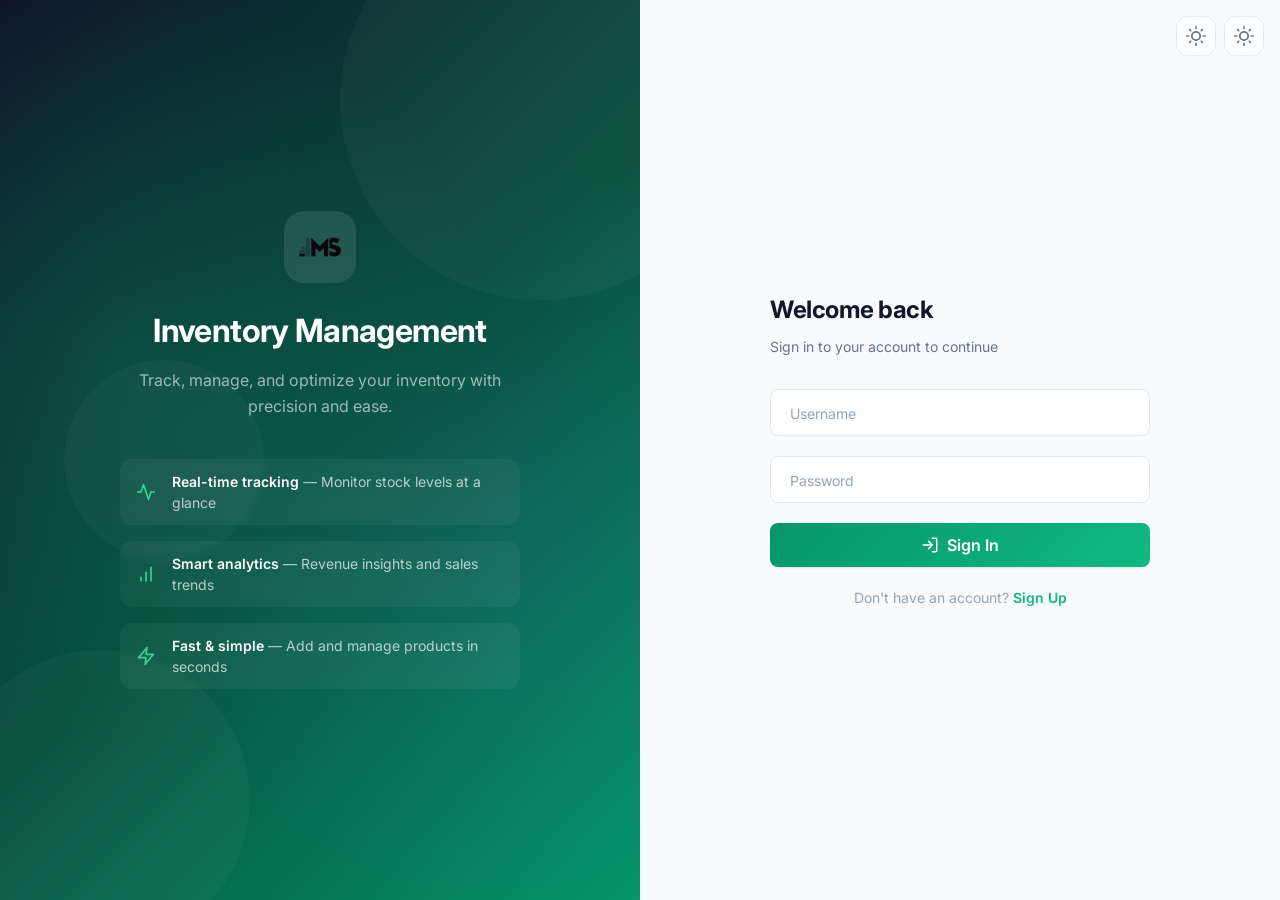
==== commit da0aba4d: "Add English/French language toggle across all pages - Added TRANSLATIONS object and i18n engine (get" ====
--- a/frontend/add-product.html
+++ b/frontend/add-product.html
@@ -90,18 +90,23 @@
       <div class="navbar-links">
         <a href="index.html" class="navbar-link">
           <svg class="icon icon-sm" viewBox="0 0 24 24"><path d="M12 3l7 4-7 4-7-4 7-4z"/><path d="M19 7v8l-7 4v-8l7-4z"/><path d="M5 7v8l7 4v-8l-7-4z"/></svg>
-          Products
+          <span data-i18n="nav.products">Products</span>
         </a>
         <a href="add-product.html" class="navbar-link active">
           <svg class="icon icon-sm" viewBox="0 0 24 24"><line x1="12" y1="5" x2="12" y2="19"/><line x1="5" y1="12" x2="19" y2="12"/></svg>
-          Add Product
+          <span data-i18n="nav.addProduct">Add Product</span>
+        </a>
+        <a href="sales.html" class="navbar-link">
+          <svg class="icon icon-sm" viewBox="0 0 24 24"><path d="M6 2L3 6v14a2 2 0 0 0 2 2h14a2 2 0 0 0 2-2V6l-3-4z"/><line x1="3" y1="6" x2="21" y2="6"/><path d="M16 10a4 4 0 0 1-8 0"/></svg>
+          <span data-i18n="nav.sales">Sales</span>
         </a>
         <a href="statistics.html" class="navbar-link">
           <svg class="icon icon-sm" viewBox="0 0 24 24"><line x1="12" y1="20" x2="12" y2="10"/><line x1="18" y1="20" x2="18" y2="4"/><line x1="6" y1="20" x2="6" y2="16"/></svg>
-          Statistics
+          <span data-i18n="nav.statistics">Statistics</span>
         </a>
       </div>
       <div class="navbar-right">
+        <button class="theme-toggle" id="langBtn" onclick="toggleLang()" title="Change language" style="font-size:var(--text-xs);font-weight:700;letter-spacing:0.05em">FR</button>
         <button class="theme-toggle" onclick="toggleTheme(); this.innerHTML = getThemeIcon()" title="Toggle theme">
           <svg class="icon" viewBox="0 0 24 24"><circle cx="12" cy="12" r="5"/><line x1="12" y1="1" x2="12" y2="3"/><line x1="12" y1="21" x2="12" y2="23"/></svg>
         </button>
@@ -111,7 +116,7 @@
         </span>
         <button class="btn btn-ghost btn-sm" onclick="logout()">
           <svg class="icon icon-sm" viewBox="0 0 24 24"><path d="M9 21H5a2 2 0 0 1-2-2V5a2 2 0 0 1 2-2h4"/><polyline points="16 17 21 12 16 7"/><line x1="21" y1="12" x2="9" y2="12"/></svg>
-          Sign out
+          <span data-i18n="nav.signOut">Sign out</span>
         </button>
       </div>
     </div>
@@ -212,6 +217,7 @@
   <script>
     requireAuth();
     initTheme();
+    initLang();
     document.querySelector(".theme-toggle").innerHTML = getThemeIcon();
     document.getElementById("welcome").textContent = getWelcomeName();
 
